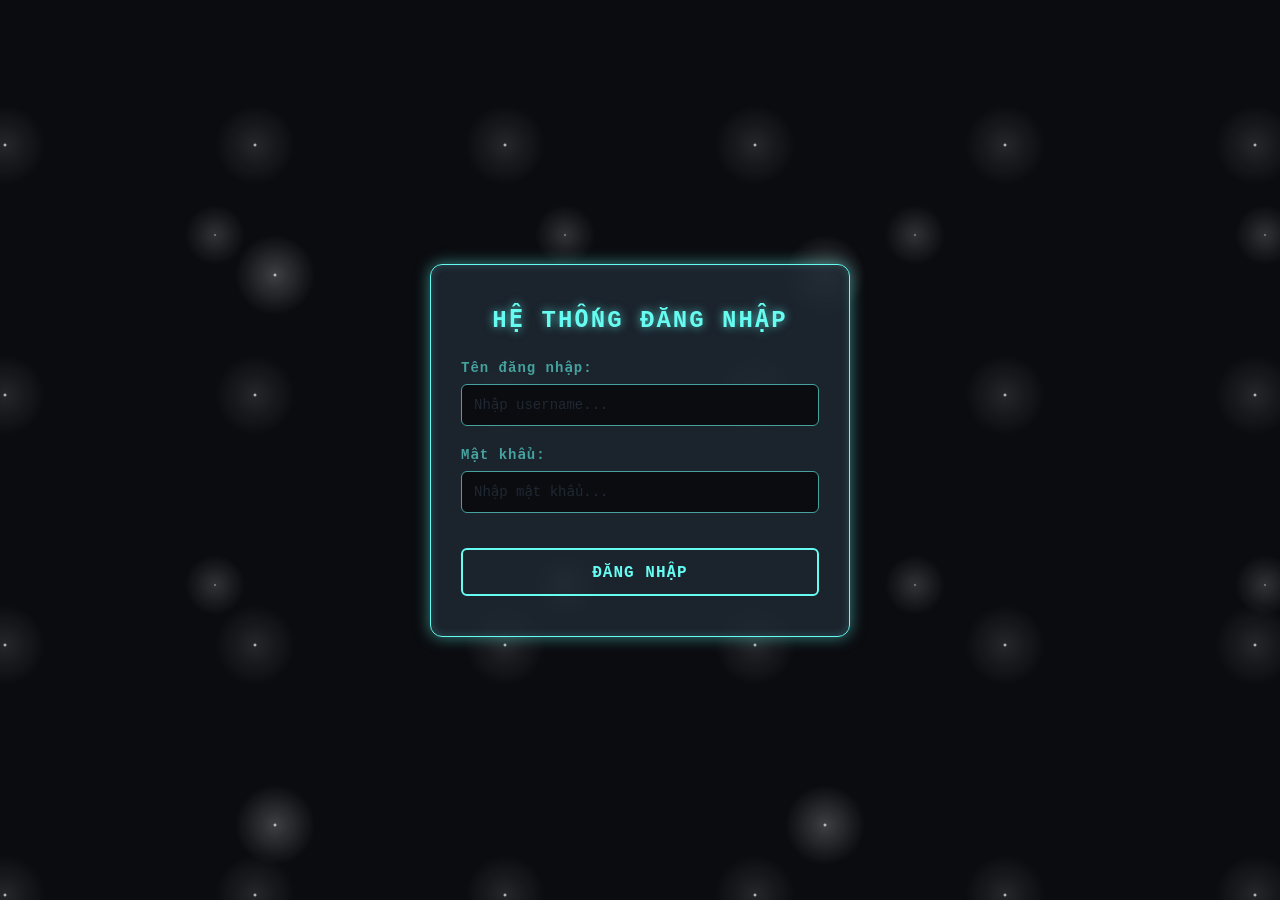
==== frontend/index.html @ 24129273 "logic auth" ====
<!DOCTYPE html>
<html lang="vi">
<head>
    <meta charset="UTF-8">
    <meta name="viewport" content="width=device-width, initial-scale=1.0">
    <title>Đăng nhập - Auth Lab</title>
    <link rel="stylesheet" href="css/style.css">
</head>
<body>
    <div class="login-container">
        <h2>Hệ Thống Đăng Nhập</h2>
        <form id="loginForm">
            <div class="input-group">
                <label for="username">Tên đăng nhập:</label>
                <input type="text" id="username" placeholder="Nhập username..." required minlength="3">
            </div>
            <div class="input-group">
                <label for="password">Mật khẩu:</label>
                <input type="password" id="password" placeholder="Nhập mật khẩu..." required minlength="5">
            </div>
            <button type="submit" id="loginBtn">Đăng nhập</button>
        </form>
        
        <div id="messageBox" class="message hidden"></div>
    </div>

    <script src="js/app.js"></script>
</body>
</html>
---- frontend/css/style.css ----
* {
    box-sizing: border-box;
    margin: 0;
    padding: 0;
    font-family: 'Consolas', 'Courier New', monospace; /* Đổi font chữ dạng code */
}

body {
    display: flex;
    justify-content: center;
    align-items: center;
    height: 100vh;
    background-color: #0b0c10;
    /* Hiệu ứng nền ánh sao đơn giản bằng radial-gradient */
    background-image: 
        radial-gradient(white, rgba(255,255,255,.2) 2px, transparent 40px),
        radial-gradient(white, rgba(255,255,255,.15) 1px, transparent 30px),
        radial-gradient(white, rgba(255,255,255,.1) 2px, transparent 40px);
    background-size: 550px 550px, 350px 350px, 250px 250px;
    background-position: 0 0, 40px 60px, 130px 270px;
    color: #c5c6c7;
}

.login-container {
    background-color: rgba(31, 40, 51, 0.85); /* Nền bán trong suốt */
    padding: 40px 30px;
    border-radius: 12px;
    width: 100%;
    max-width: 420px;
    /* Hiệu ứng viền Neon Xanh - Hồng */
    box-shadow: 0 0 15px rgba(102, 252, 241, 0.5), 
                inset 0 0 10px rgba(102, 252, 241, 0.2);
    border: 1px solid #66fcf1;
    backdrop-filter: blur(5px);
}

h2 {
    text-align: center;
    margin-bottom: 25px;
    color: #66fcf1;
    text-shadow: 0 0 10px rgba(102, 252, 241, 0.7);
    letter-spacing: 2px;
    text-transform: uppercase;
}

.input-group {
    margin-bottom: 20px;
}

label {
    display: block;
    margin-bottom: 8px;
    color: #45a29e;
    font-size: 14px;
    font-weight: bold;
    letter-spacing: 1px;
}

input {
    width: 100%;
    padding: 12px;
    background-color: #0b0c10;
    border: 1px solid #45a29e;
    border-radius: 6px;
    font-size: 14px;
    color: #66fcf1;
    outline: none;
    transition: all 0.3s ease;
}

input::placeholder {
    color: #1f2833;
}

input:focus {
    border-color: #66fcf1;
    box-shadow: 0 0 8px rgba(102, 252, 241, 0.6);
}

button {
    width: 100%;
    padding: 12px;
    background-color: transparent;
    color: #66fcf1;
    border: 2px solid #66fcf1;
    border-radius: 6px;
    font-size: 16px;
    font-weight: bold;
    cursor: pointer;
    margin-top: 15px;
    letter-spacing: 1px;
    transition: all 0.3s ease;
    text-transform: uppercase;
}

button:hover {
    background-color: #66fcf1;
    color: #0b0c10;
    box-shadow: 0 0 15px #66fcf1, 0 0 25px #66fcf1;
}

/* Kiểu dáng cho hộp thông báo */
.message {
    margin-top: 20px;
    padding: 12px;
    border-radius: 6px;
    text-align: center;
    font-size: 14px;
    font-weight: bold;
}

.hidden {
    display: none;
}

/* Lỗi màu đỏ Neon */
.error {
    background-color: rgba(255, 0, 60, 0.1);
    color: #ff003c;
    border: 1px solid #ff003c;
    box-shadow: 0 0 10px rgba(255, 0, 60, 0.5);
    text-shadow: 0 0 5px rgba(255, 0, 60, 0.5);
}

/* Thành công màu xanh Neon */
.success {
    background-color: rgba(0, 255, 136, 0.1);
    color: #00ff88;
    border: 1px solid #00ff88;
    box-shadow: 0 0 10px rgba(0, 255, 136, 0.5);
    text-shadow: 0 0 5px rgba(0, 255, 136, 0.5);
}
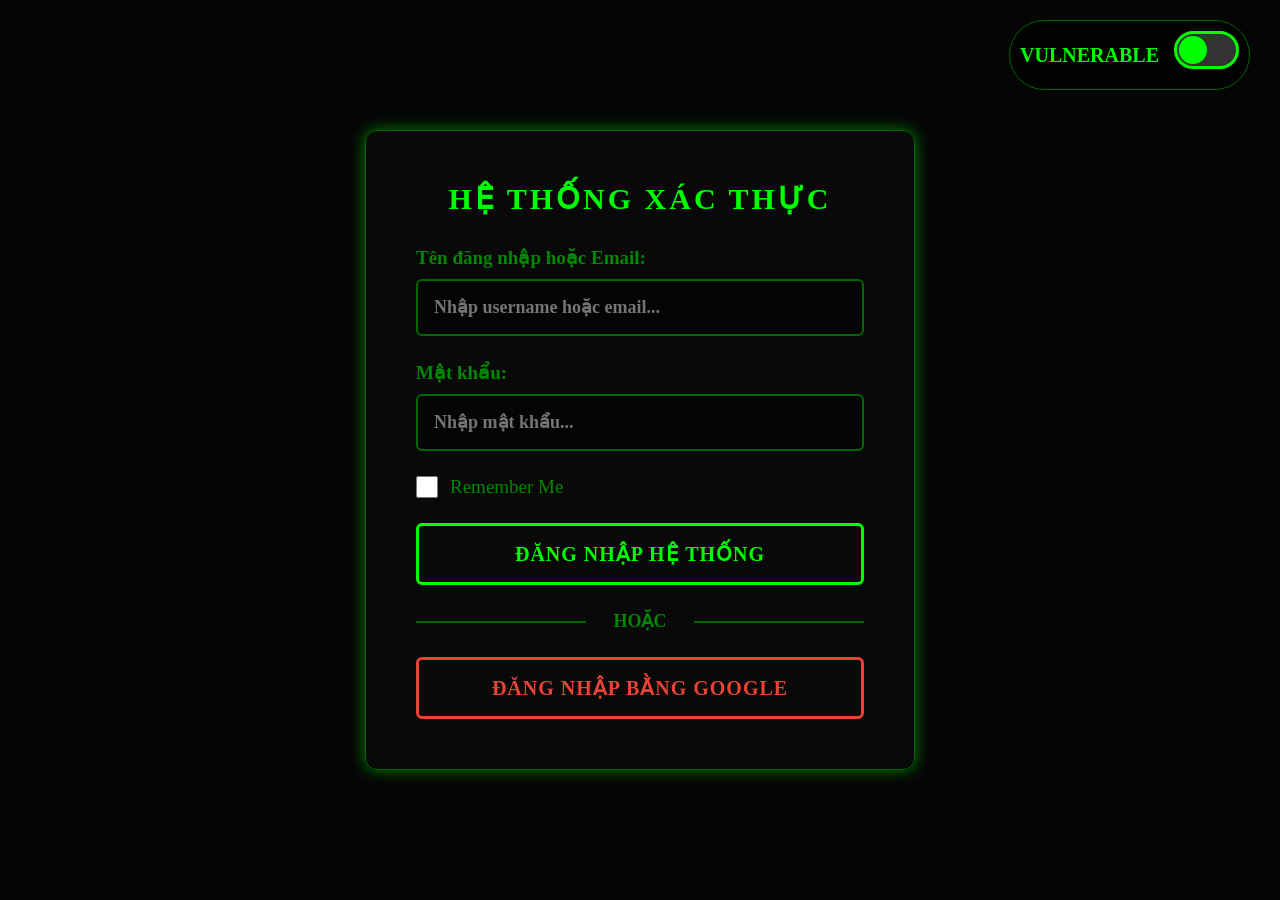
==== commit e7c144ec: "Up 2FA-JWT-SSO" ====
--- a/frontend/index.html
+++ b/frontend/index.html
@@ -3,22 +3,38 @@
 <head>
     <meta charset="UTF-8">
     <meta name="viewport" content="width=device-width, initial-scale=1.0">
-    <title>Đăng nhập - Auth Lab</title>
+    <title>Login - Security Lab</title>
     <link rel="stylesheet" href="css/style.css">
 </head>
-<body>
-    <div class="login-container">
-        <h2>Hệ Thống Đăng Nhập</h2>
+<body class="theme-vulnerable"> <div class="top-bar">
+        <span id="modeLabel">VULNERABLE</span>
+        <label class="switch">
+            <input type="checkbox" id="modeToggle">
+            <span class="slider round"></span>
+        </label>
+    </div>
+
+    <div class="container">
+        <h2>Hệ Thống Xác Thực</h2>
         <form id="loginForm">
             <div class="input-group">
-                <label for="username">Tên đăng nhập:</label>
-                <input type="text" id="username" placeholder="Nhập username..." required minlength="3">
+                <label for="username">Tên đăng nhập hoặc Email:</label>
+                <input type="text" id="username" placeholder="Nhập username hoặc email..." required>
             </div>
             <div class="input-group">
                 <label for="password">Mật khẩu:</label>
-                <input type="password" id="password" placeholder="Nhập mật khẩu..." required minlength="5">
+                <input type="password" id="password" placeholder="Nhập mật khẩu...">
             </div>
-            <button type="submit" id="loginBtn">Đăng nhập</button>
+            <div class="checkbox-group">
+                <input type="checkbox" id="rememberMe">
+                <label for="rememberMe" style="margin:0; font-weight: normal;">Remember Me</label>
+            </div>
+            
+            <button type="submit" id="loginBtn">Đăng nhập hệ thống</button>
+            
+            <div class="divider"><span>HOẶC</span></div>
+            
+            <button type="button" id="ssoBtn" class="sso-btn">Đăng nhập bằng Google</button>
         </form>
         
         <div id="messageBox" class="message hidden"></div>
--- a/frontend/css/style.css
+++ b/frontend/css/style.css
@@ -2,131 +2,273 @@
     box-sizing: border-box;
     margin: 0;
     padding: 0;
-    font-family: 'Consolas', 'Courier New', monospace; /* Đổi font chữ dạng code */
+    font-family: 'Times New Roman', Times, serif;
+}
+
+:root {
+    /* THEME VULNERABLE */
+    --bg-color: #050505;
+    --container-bg: rgba(10, 10, 10, 0.95);
+    --text-main: #00ff00;
+    --text-dim: #008800;
+    --accent: #00ff00;
+    --accent-glow: rgba(0, 255, 0, 0.5);
+    --border: #006600;
+    --btn-bg: transparent;
+    --btn-text: #00ff00;
+    --input-bg: rgba(0, 0, 0, 0.5);
+    --input-text: #00ff00;
+    --error-bg: rgba(255, 0, 0, 0.15);
+    --error-text: #ff3333;
+    
+    /* Animation settings */
+    --transition: all 0.3s ease;
+}
+
+body.theme-secure {
+    /* THEME SECURE Swagger UI Style  */
+    --bg-color: #fafafa;
+    --container-bg: #ffffff;
+    --text-main: #3b4151;
+    --text-dim: #777777;
+    --accent: #49cc90; /* Swagger Green */
+    --accent-glow: rgba(73, 204, 144, 0.4);
+    --border: #e0e0e0;
+    --btn-bg: #49cc90;
+    --btn-text: #ffffff;
+    --input-bg: #ffffff;
+    --input-text: #3b4151;
+    --error-bg: #feeebb;
+    --error-text: #f93e3e;
 }
 
 body {
     display: flex;
     justify-content: center;
     align-items: center;
-    height: 100vh;
-    background-color: #0b0c10;
-    /* Hiệu ứng nền ánh sao đơn giản bằng radial-gradient */
-    background-image: 
-        radial-gradient(white, rgba(255,255,255,.2) 2px, transparent 40px),
-        radial-gradient(white, rgba(255,255,255,.15) 1px, transparent 30px),
-        radial-gradient(white, rgba(255,255,255,.1) 2px, transparent 40px);
-    background-size: 550px 550px, 350px 350px, 250px 250px;
-    background-position: 0 0, 40px 60px, 130px 270px;
-    color: #c5c6c7;
-}
-
-.login-container {
-    background-color: rgba(31, 40, 51, 0.85); /* Nền bán trong suốt */
-    padding: 40px 30px;
+    min-height: 100vh;
+    background-color: var(--bg-color);
+    color: var(--text-main);
+    font-size: 18px; 
+    transition: var(--transition);
+    flex-direction: column;
+    overflow-x: hidden;
+}
+
+@keyframes fadeInSlideUp {
+    0% { opacity: 0; transform: translateY(30px); }
+    100% { opacity: 1; transform: translateY(0); }
+}
+
+@keyframes neonGlow {
+    0% { box-shadow: 0 0 10px var(--accent-glow); }
+    50% { box-shadow: 0 0 25px var(--accent-glow); }
+    100% { box-shadow: 0 0 10px var(--accent-glow); }
+}
+
+/* --- NÚT GẠT  --- */
+.top-bar {
+    position: fixed; 
+    top: 20px;
+    right: 30px;
+    display: flex;
+    align-items: center;
+    gap: 15px;
+    font-weight: bold;
+    font-size: 20px;
+    z-index: 1000;
+    padding: 10px;
+    background: rgba(0,0,0,0.5); 
+    border-radius: 50px;
+    border: 1px solid var(--border);
+}
+body.theme-secure .top-bar { background: rgba(255,255,255,0.7); }
+
+.switch {
+    position: relative;
+    display: inline-block;
+    width: 65px;
+    height: 38px;
+}
+.switch input { opacity: 0; width: 0; height: 0; }
+.slider {
+    position: absolute;
+    cursor: pointer;
+    top: 0; left: 0; right: 0; bottom: 0;
+    background-color: #333;
+    transition: .4s;
+    border-radius: 38px;
+    border: 3px solid var(--accent);
+}
+.slider:before {
+    position: absolute;
+    content: "";
+    height: 28px; width: 28px;
+    left: 2px; bottom: 2px;
+    background-color: var(--accent);
+    transition: .4s;
+    border-radius: 50%;
+}
+input:checked + .slider { background-color: #e0e0e0; }
+input:checked + .slider:before { transform: translateX(28px); }
+
+/* --- CONTAINER  --- */
+.container {
+    background-color: var(--container-bg);
+    padding: 50px;
     border-radius: 12px;
     width: 100%;
-    max-width: 420px;
-    /* Hiệu ứng viền Neon Xanh - Hồng */
-    box-shadow: 0 0 15px rgba(102, 252, 241, 0.5), 
-                inset 0 0 10px rgba(102, 252, 241, 0.2);
-    border: 1px solid #66fcf1;
-    backdrop-filter: blur(5px);
+    max-width: 550px;
+    border: 1px solid var(--border);
+    transition: var(--transition);
+    animation: fadeInSlideUp 0.6s ease-out; 
+    box-shadow: 0 0 15px var(--accent-glow);
+}
+body:not(.theme-secure) .container {
+    animation: fadeInSlideUp 0.6s ease-out, neonGlow 3s infinite ease-in-out;
 }
 
 h2 {
     text-align: center;
-    margin-bottom: 25px;
-    color: #66fcf1;
-    text-shadow: 0 0 10px rgba(102, 252, 241, 0.7);
-    letter-spacing: 2px;
+    margin-bottom: 30px;
+    color: var(--accent);
     text-transform: uppercase;
-}
-
-.input-group {
-    margin-bottom: 20px;
-}
-
+    letter-spacing: 3px;
+    font-size: 30px; 
+    font-weight: 700;
+}
+
+.input-group { margin-bottom: 25px; }
 label {
     display: block;
-    margin-bottom: 8px;
-    color: #45a29e;
-    font-size: 14px;
-    font-weight: bold;
-    letter-spacing: 1px;
-}
-
-input {
+    margin-bottom: 10px;
+    color: var(--text-dim);
+    font-weight: 700; 
+    font-size: 19px;
+}
+
+/* --- LÀM TO VÀ ĐẬM CHỮ TRONG Ô NHẬP --- */
+input[type="text"], input[type="password"] {
     width: 100%;
-    padding: 12px;
-    background-color: #0b0c10;
-    border: 1px solid #45a29e;
+    padding: 16px; 
+    background-color: var(--input-bg);
+    border: 2px solid var(--border);
     border-radius: 6px;
-    font-size: 14px;
-    color: #66fcf1;
+    font-size: 18px; 
+    color: var(--input-text);
+    font-weight: 600; 
     outline: none;
-    transition: all 0.3s ease;
-}
-
-input::placeholder {
-    color: #1f2833;
-}
-
+    transition: var(--transition);
+}
 input:focus {
-    border-color: #66fcf1;
-    box-shadow: 0 0 8px rgba(102, 252, 241, 0.6);
+    border-color: var(--accent);
+    box-shadow: 0 0 12px var(--accent-glow);
+    background-color: var(--container-bg);
+}
+
+.checkbox-group {
+    display: flex;
+    align-items: center;
+    gap: 12px;
+    margin-bottom: 25px;
+}
+input[type="checkbox"] {
+    width: 22px; height: 22px; cursor: pointer;
 }
 
 button {
     width: 100%;
-    padding: 12px;
-    background-color: transparent;
-    color: #66fcf1;
-    border: 2px solid #66fcf1;
+    padding: 16px;
+    background-color: var(--btn-bg);
+    color: var(--btn-text);
+    border: 3px solid var(--accent);
     border-radius: 6px;
-    font-size: 16px;
+    font-size: 20px;
+    font-weight: 800; 
+    cursor: pointer;
+    text-transform: uppercase;
+    letter-spacing: 1px;
+    transition: var(--transition);
+}
+button:hover {
+    box-shadow: 0 0 20px var(--accent-glow);
+    transform: scale(1.02); 
+}
+button:active { transform: scale(0.98); }
+
+.divider {
+    text-align: center;
+    margin: 25px 0;
+    color: var(--text-dim);
+    position: relative;
     font-weight: bold;
-    cursor: pointer;
-    margin-top: 15px;
-    letter-spacing: 1px;
-    transition: all 0.3s ease;
-    text-transform: uppercase;
-}
-
-button:hover {
-    background-color: #66fcf1;
-    color: #0b0c10;
-    box-shadow: 0 0 15px #66fcf1, 0 0 25px #66fcf1;
-}
-
-/* Kiểu dáng cho hộp thông báo */
+}
+.divider::before, .divider::after {
+    content: "";
+    position: absolute;
+    top: 50%;
+    width: 38%;
+    height: 2px;
+    background-color: var(--border);
+}
+.divider::before { left: 0; }
+.divider::after { right: 0; }
+
+.sso-btn {
+    border-color: #ea4335;
+    color: #ea4335;
+    background: transparent;
+}
+body.theme-secure .sso-btn {
+    color: white;
+    background: #ea4335;
+}
+
+/* THÔNG BÁO */
 .message {
-    margin-top: 20px;
-    padding: 12px;
+    margin-top: 25px;
+    padding: 18px;
     border-radius: 6px;
     text-align: center;
-    font-size: 14px;
+    font-weight: 800;
+    font-size: 19px;
+    animation: fadeInSlideUp 0.3s ease;
+}
+.hidden { display: none !important; }
+.error { background-color: var(--error-bg); color: var(--error-text); border: 2px solid var(--error-text); }
+.success { background-color: rgba(0,255,0,0.1); color: var(--accent); border: 2px solid var(--accent); }
+
+/* --- DASHBOARD PANELS --- */
+.data-panel {
+    background-color: rgba(0,0,0,0.3);
+    border: 2px solid var(--border);
+    padding: 20px;
+    margin-top: 20px;
+    border-radius: 8px;
+    transition: var(--transition);
+}
+body.theme-secure .data-panel { background-color: #f4f4f4; }
+
+.data-panel h3 {
+    font-size: 16px;
+    color: var(--accent);
+    margin-bottom: 15px;
+    border-bottom: 1px solid var(--border);
+    padding-bottom: 8px;
     font-weight: bold;
-}
-
-.hidden {
-    display: none;
-}
-
-/* Lỗi màu đỏ Neon */
-.error {
-    background-color: rgba(255, 0, 60, 0.1);
-    color: #ff003c;
-    border: 1px solid #ff003c;
-    box-shadow: 0 0 10px rgba(255, 0, 60, 0.5);
-    text-shadow: 0 0 5px rgba(255, 0, 60, 0.5);
-}
-
-/* Thành công màu xanh Neon */
-.success {
-    background-color: rgba(0, 255, 136, 0.1);
-    color: #00ff88;
-    border: 1px solid #00ff88;
-    box-shadow: 0 0 10px rgba(0, 255, 136, 0.5);
-    text-shadow: 0 0 5px rgba(0, 255, 136, 0.5);
-}+    text-transform: uppercase;
+}
+code, pre {
+    font-family: 'Consolas', 'Courier New', monospace !important; 
+    font-size: 15px;
+    color: var(--accent);
+    word-wrap: break-word;
+    white-space: pre-wrap;
+}
+body.theme-secure code, body.theme-secure pre { color: #3b4151; }
+
+.panel-vuln { border-color: #ffaa00; } /* Màu vàng cảnh báo cho Vuln info */
+.panel-secure { border-color: var(--accent); } /* Màu xanh an toàn cho JWT */
+
+#testAdminBtn { background: transparent; border-color: #fbbc05; color: #fbbc05; margin-top: 25px;}
+body.theme-secure #testAdminBtn { background-color: #fbbc05; color: white;}
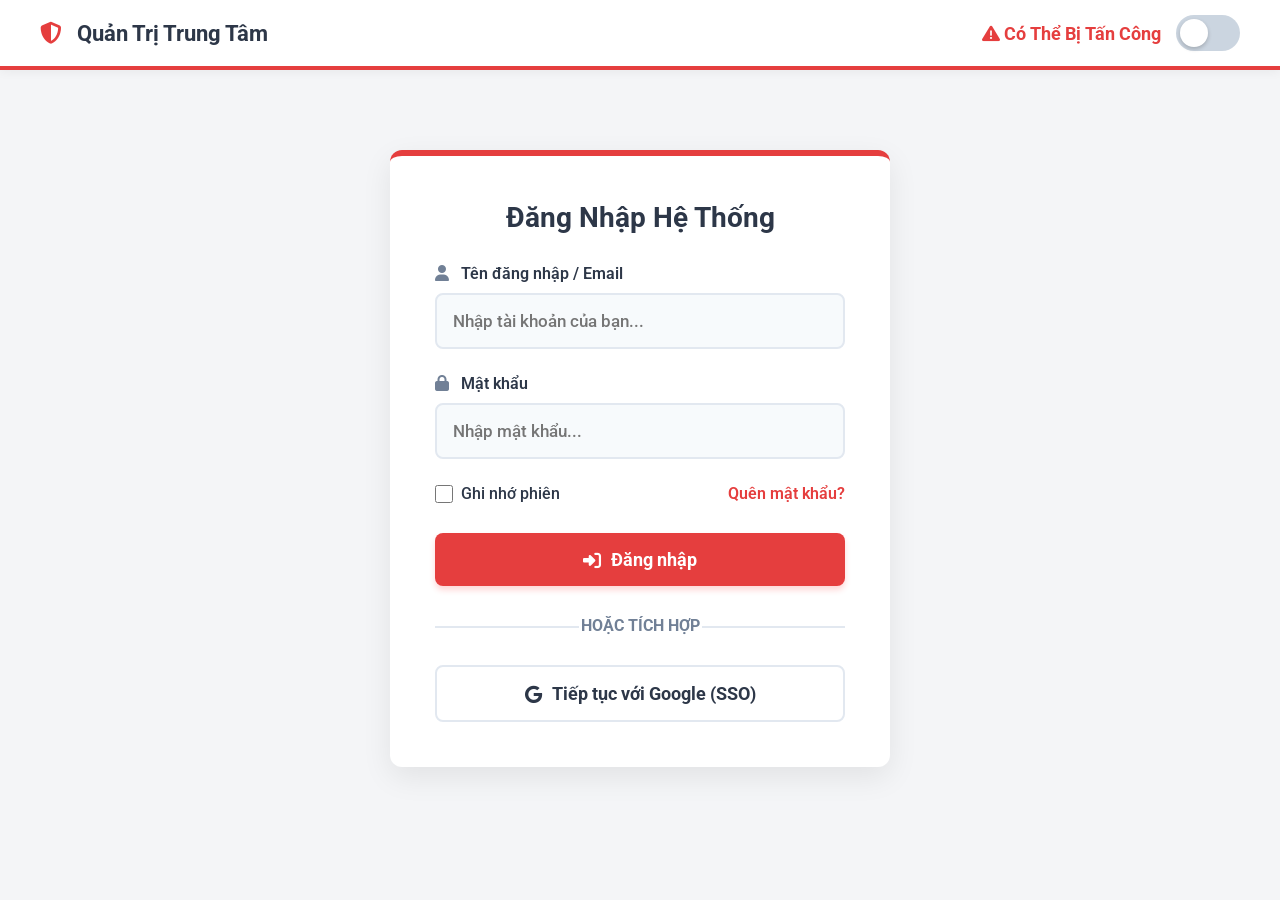
==== commit dd9c1d68: "Swagger UI" ====
--- a/frontend/index.html
+++ b/frontend/index.html
@@ -1,45 +1,131 @@
-<!DOCTYPE html>
+<!doctype html>
 <html lang="vi">
-<head>
-    <meta charset="UTF-8">
-    <meta name="viewport" content="width=device-width, initial-scale=1.0">
-    <title>Login - Security Lab</title>
-    <link rel="stylesheet" href="css/style.css">
-</head>
-<body class="theme-vulnerable"> <div class="top-bar">
-        <span id="modeLabel">VULNERABLE</span>
+  <head>
+    <meta charset="UTF-8" />
+    <meta name="viewport" content="width=device-width, initial-scale=1.0" />
+    <title>Hệ Thống Xác Thực Đa Lớp</title>
+    <link rel="stylesheet" href="vendor/fontawesome/css/all.min.css" />
+    <link
+      href="https://fonts.googleapis.com/css2?family=Roboto:wght@400;500;700&display=swap"
+      rel="stylesheet"
+    />
+    <link rel="stylesheet" href="css/style.css" />
+  </head>
+  <body class="theme-vulnerable">
+    <div class="top-bar">
+      <div class="brand">
+        <i class="fas fa-shield-alt"></i> Quản Trị Trung Tâm
+      </div>
+      <div class="switch-container">
+        <span id="modeLabel"
+          ><i class="fas fa-exclamation-triangle"></i> Cảnh Báo</span
+        >
         <label class="switch">
-            <input type="checkbox" id="modeToggle">
-            <span class="slider round"></span>
+          <input type="checkbox" id="modeToggle" />
+          <span class="slider round"></span>
         </label>
+      </div>
     </div>
 
-    <div class="container">
-        <h2>Hệ Thống Xác Thực</h2>
+    <div class="container fade-in">
+      <div id="loginSection">
+        <h2>Đăng Nhập Hệ Thống</h2>
         <form id="loginForm">
-            <div class="input-group">
-                <label for="username">Tên đăng nhập hoặc Email:</label>
-                <input type="text" id="username" placeholder="Nhập username hoặc email..." required>
-            </div>
-            <div class="input-group">
-                <label for="password">Mật khẩu:</label>
-                <input type="password" id="password" placeholder="Nhập mật khẩu...">
-            </div>
-            <div class="checkbox-group">
-                <input type="checkbox" id="rememberMe">
-                <label for="rememberMe" style="margin:0; font-weight: normal;">Remember Me</label>
-            </div>
-            
-            <button type="submit" id="loginBtn">Đăng nhập hệ thống</button>
-            
-            <div class="divider"><span>HOẶC</span></div>
-            
-            <button type="button" id="ssoBtn" class="sso-btn">Đăng nhập bằng Google</button>
+          <div class="input-group">
+            <label><i class="fas fa-user"></i> Tên đăng nhập / Email</label>
+            <input
+              type="text"
+              id="username"
+              placeholder="Nhập tài khoản của bạn..."
+              required
+            />
+          </div>
+          <div class="input-group">
+            <label><i class="fas fa-lock"></i> Mật khẩu</label>
+            <input
+              type="password"
+              id="password"
+              placeholder="Nhập mật khẩu..."
+              required
+            />
+          </div>
+          <div class="options-group">
+            <label class="checkbox-label">
+              <input type="checkbox" id="rememberMe" /> Ghi nhớ phiên
+            </label>
+            <a href="#" id="showForgotBtn" class="link-btn">Quên mật khẩu?</a>
+          </div>
+          <button type="submit" class="btn-primary" id="loginBtn">
+            <i class="fas fa-sign-in-alt"></i> Đăng nhập
+          </button>
+
+          <div class="divider"><span>HOẶC TÍCH HỢP</span></div>
+          <button type="button" class="btn-outline" id="ssoBtn">
+            <i class="fab fa-google"></i> Tiếp tục với Google (SSO)
+          </button>
         </form>
-        
-        <div id="messageBox" class="message hidden"></div>
+      </div>
+
+      <div id="mfaSection" class="hidden">
+        <h2>Xác Minh Bảo Mật (MFA)</h2>
+        <p class="subtitle">
+          Tài khoản của bạn được bảo vệ 2 lớp.<br />Vui lòng nhập mã từ ứng dụng
+          Authenticator.
+        </p>
+        <form id="mfaForm">
+          <div class="input-group">
+            <input
+              type="text"
+              id="otpCode"
+              placeholder="000 000"
+              maxlength="6"
+              style="
+                text-align: center;
+                font-size: 32px;
+                letter-spacing: 8px;
+                font-weight: bold;
+              "
+              required
+              autocomplete="off"
+            />
+          </div>
+          <button type="submit" class="btn-primary" id="mfaBtn">
+            <i class="fas fa-check-circle"></i> Xác nhận mã OTP
+          </button>
+          <button type="button" class="btn-text mt-20" id="backToLoginFromMfa">
+            <i class="fas fa-arrow-left"></i> Quay lại đăng nhập
+          </button>
+        </form>
+      </div>
+
+      <div id="forgotSection" class="hidden">
+        <h2>Khôi Phục Mật Khẩu</h2>
+        <p class="subtitle">
+          Nhập Tên đăng nhập hoặc Email để nhận liên kết đặt lại mật khẩu an
+          toàn.
+        </p>
+        <form id="forgotForm">
+          <div class="input-group">
+            <label><i class="fas fa-envelope"></i> Định danh tài khoản</label>
+            <input
+              type="text"
+              id="forgotUsername"
+              placeholder="Nhập định danh..."
+              required
+            />
+          </div>
+          <button type="submit" class="btn-primary" id="sendResetBtn">
+            <i class="fas fa-paper-plane"></i> Gửi liên kết
+          </button>
+          <button type="button" class="btn-text mt-20" id="backToLoginBtn">
+            <i class="fas fa-arrow-left"></i> Trở về
+          </button>
+        </form>
+      </div>
+
+      <div id="messageBox" class="message hidden"></div>
     </div>
 
     <script src="js/app.js"></script>
-</body>
-</html>+  </body>
+</html>
--- a/frontend/css/style.css
+++ b/frontend/css/style.css
@@ -1,274 +1,448 @@
+:root {
+  --bg-main: #f4f5f7;
+  --bg-card: #ffffff;
+  --text-dark: #2d3748;
+  --text-muted: #718096;
+  --border-color: #e2e8f0;
+
+  /* Biến Động (Đỏ cho Lỗi - Xanh cho An Toàn) */
+  --accent-color: #e53e3e;
+  --accent-hover: #c53030;
+  --accent-light: #fed7d7;
+}
+
+body.theme-secure {
+  --accent-color: #059669; /* Xanh Swagger UI */
+  --accent-hover: #047857;
+  --accent-light: #d1fae5;
+}
+
 * {
-    box-sizing: border-box;
-    margin: 0;
-    padding: 0;
-    font-family: 'Times New Roman', Times, serif;
-}
-
-:root {
-    /* THEME VULNERABLE */
-    --bg-color: #050505;
-    --container-bg: rgba(10, 10, 10, 0.95);
-    --text-main: #00ff00;
-    --text-dim: #008800;
-    --accent: #00ff00;
-    --accent-glow: rgba(0, 255, 0, 0.5);
-    --border: #006600;
-    --btn-bg: transparent;
-    --btn-text: #00ff00;
-    --input-bg: rgba(0, 0, 0, 0.5);
-    --input-text: #00ff00;
-    --error-bg: rgba(255, 0, 0, 0.15);
-    --error-text: #ff3333;
-    
-    /* Animation settings */
-    --transition: all 0.3s ease;
-}
-
-body.theme-secure {
-    /* THEME SECURE Swagger UI Style  */
-    --bg-color: #fafafa;
-    --container-bg: #ffffff;
-    --text-main: #3b4151;
-    --text-dim: #777777;
-    --accent: #49cc90; /* Swagger Green */
-    --accent-glow: rgba(73, 204, 144, 0.4);
-    --border: #e0e0e0;
-    --btn-bg: #49cc90;
-    --btn-text: #ffffff;
-    --input-bg: #ffffff;
-    --input-text: #3b4151;
-    --error-bg: #feeebb;
-    --error-text: #f93e3e;
+  box-sizing: border-box;
+  margin: 0;
+  padding: 0;
+  font-family: "Roboto", "Segoe UI", sans-serif;
 }
 
 body {
-    display: flex;
-    justify-content: center;
-    align-items: center;
-    min-height: 100vh;
-    background-color: var(--bg-color);
-    color: var(--text-main);
-    font-size: 18px; 
-    transition: var(--transition);
-    flex-direction: column;
-    overflow-x: hidden;
-}
-
-@keyframes fadeInSlideUp {
-    0% { opacity: 0; transform: translateY(30px); }
-    100% { opacity: 1; transform: translateY(0); }
-}
-
-@keyframes neonGlow {
-    0% { box-shadow: 0 0 10px var(--accent-glow); }
-    50% { box-shadow: 0 0 25px var(--accent-glow); }
-    100% { box-shadow: 0 0 10px var(--accent-glow); }
-}
-
-/* --- NÚT GẠT  --- */
+  background-color: var(--bg-main);
+  color: var(--text-dark);
+  font-size: 16px;
+  display: flex;
+  flex-direction: column;
+  min-height: 100vh;
+  transition: background-color 0.3s;
+}
+
+/* --- ANIMATIONS --- */
+.fade-in {
+  animation: fadeIn 0.4s ease-out forwards;
+}
+.slide-in-right {
+  animation: slideInRight 0.5s ease-out forwards;
+}
+@keyframes fadeIn {
+  from {
+    opacity: 0;
+    transform: translateY(15px);
+  }
+  to {
+    opacity: 1;
+    transform: translateY(0);
+  }
+}
+@keyframes slideInRight {
+  from {
+    opacity: 0;
+    transform: translateX(30px);
+  }
+  to {
+    opacity: 1;
+    transform: translateX(0);
+  }
+}
+
+/* --- TOP BAR --- */
 .top-bar {
-    position: fixed; 
-    top: 20px;
-    right: 30px;
-    display: flex;
-    align-items: center;
-    gap: 15px;
-    font-weight: bold;
-    font-size: 20px;
-    z-index: 1000;
-    padding: 10px;
-    background: rgba(0,0,0,0.5); 
-    border-radius: 50px;
-    border: 1px solid var(--border);
-}
-body.theme-secure .top-bar { background: rgba(255,255,255,0.7); }
-
+  background: var(--bg-card);
+  padding: 15px 40px;
+  display: flex;
+  justify-content: space-between;
+  align-items: center;
+  box-shadow: 0 2px 10px rgba(0, 0, 0, 0.05);
+  border-bottom: 4px solid var(--accent-color);
+  transition: border-color 0.3s;
+}
+.brand {
+  font-size: 22px;
+  font-weight: 700;
+  color: var(--text-dark);
+}
+.brand i {
+  color: var(--accent-color);
+  margin-right: 10px;
+  transition: color 0.3s;
+}
+.switch-container {
+  display: flex;
+  align-items: center;
+  gap: 15px;
+  font-weight: bold;
+  color: var(--accent-color);
+  font-size: 18px;
+}
+
+/* --- NÚT GẠT --- */
 .switch {
-    position: relative;
-    display: inline-block;
-    width: 65px;
-    height: 38px;
-}
-.switch input { opacity: 0; width: 0; height: 0; }
+  position: relative;
+  display: inline-block;
+  width: 64px;
+  height: 36px;
+}
+.switch input {
+  opacity: 0;
+  width: 0;
+  height: 0;
+}
 .slider {
-    position: absolute;
-    cursor: pointer;
-    top: 0; left: 0; right: 0; bottom: 0;
-    background-color: #333;
-    transition: .4s;
-    border-radius: 38px;
-    border: 3px solid var(--accent);
+  position: absolute;
+  cursor: pointer;
+  top: 0;
+  left: 0;
+  right: 0;
+  bottom: 0;
+  background-color: #cbd5e0;
+  transition: 0.4s;
+  border-radius: 36px;
 }
 .slider:before {
-    position: absolute;
-    content: "";
-    height: 28px; width: 28px;
-    left: 2px; bottom: 2px;
-    background-color: var(--accent);
-    transition: .4s;
-    border-radius: 50%;
-}
-input:checked + .slider { background-color: #e0e0e0; }
-input:checked + .slider:before { transform: translateX(28px); }
-
-/* --- CONTAINER  --- */
+  position: absolute;
+  content: "";
+  height: 28px;
+  width: 28px;
+  left: 4px;
+  bottom: 4px;
+  background-color: white;
+  transition: 0.4s;
+  border-radius: 50%;
+  box-shadow: 0 2px 4px rgba(0, 0, 0, 0.2);
+}
+input:checked + .slider {
+  background-color: var(--accent-color);
+}
+input:checked + .slider:before {
+  transform: translateX(28px);
+}
+
+/* --- CONTAINER (FORM ĐĂNG NHẬP) --- */
 .container {
-    background-color: var(--container-bg);
-    padding: 50px;
-    border-radius: 12px;
-    width: 100%;
-    max-width: 550px;
-    border: 1px solid var(--border);
-    transition: var(--transition);
-    animation: fadeInSlideUp 0.6s ease-out; 
-    box-shadow: 0 0 15px var(--accent-glow);
-}
-body:not(.theme-secure) .container {
-    animation: fadeInSlideUp 0.6s ease-out, neonGlow 3s infinite ease-in-out;
-}
-
+  background: var(--bg-card);
+  width: 100%;
+  max-width: 500px;
+  margin: 80px auto;
+  padding: 45px;
+  border-radius: 12px;
+  box-shadow: 0 10px 30px rgba(0, 0, 0, 0.08);
+  border-top: 6px solid var(--accent-color);
+  transition: border-color 0.3s;
+}
 h2 {
-    text-align: center;
-    margin-bottom: 30px;
-    color: var(--accent);
-    text-transform: uppercase;
-    letter-spacing: 3px;
-    font-size: 30px; 
-    font-weight: 700;
-}
-
-.input-group { margin-bottom: 25px; }
-label {
-    display: block;
-    margin-bottom: 10px;
-    color: var(--text-dim);
-    font-weight: 700; 
-    font-size: 19px;
-}
-
-/* --- LÀM TO VÀ ĐẬM CHỮ TRONG Ô NHẬP --- */
-input[type="text"], input[type="password"] {
-    width: 100%;
-    padding: 16px; 
-    background-color: var(--input-bg);
-    border: 2px solid var(--border);
-    border-radius: 6px;
-    font-size: 18px; 
-    color: var(--input-text);
-    font-weight: 600; 
-    outline: none;
-    transition: var(--transition);
+  text-align: center;
+  margin-bottom: 30px;
+  color: var(--text-dark);
+  font-size: 28px;
+  font-weight: 700;
+}
+.subtitle {
+  text-align: center;
+  color: var(--text-muted);
+  margin-bottom: 25px;
+  font-size: 16px;
+}
+
+.input-group {
+  margin-bottom: 25px;
+}
+.input-group label {
+  display: block;
+  margin-bottom: 10px;
+  font-weight: 600;
+  color: var(--text-dark);
+  font-size: 16px;
+}
+.input-group label i {
+  margin-right: 8px;
+  color: var(--text-muted);
+}
+input[type="text"],
+input[type="password"] {
+  width: 100%;
+  padding: 16px;
+  border: 2px solid var(--border-color);
+  border-radius: 8px;
+  font-size: 17px;
+  font-weight: 500;
+  transition: all 0.2s;
+  background-color: #f7fafc;
+  color: var(--text-dark);
 }
 input:focus {
-    border-color: var(--accent);
-    box-shadow: 0 0 12px var(--accent-glow);
-    background-color: var(--container-bg);
-}
-
-.checkbox-group {
-    display: flex;
-    align-items: center;
-    gap: 12px;
-    margin-bottom: 25px;
+  outline: none;
+  border-color: var(--accent-color);
+  box-shadow: 0 0 0 4px var(--accent-light);
+  background-color: #fff;
+}
+
+.options-group {
+  display: flex;
+  justify-content: space-between;
+  align-items: center;
+  margin-bottom: 30px;
+  font-size: 16px;
+  font-weight: 500;
+}
+.checkbox-label {
+  display: flex;
+  align-items: center;
+  gap: 8px;
+  cursor: pointer;
 }
 input[type="checkbox"] {
-    width: 22px; height: 22px; cursor: pointer;
-}
-
+  width: 18px;
+  height: 18px;
+  cursor: pointer;
+  accent-color: var(--accent-color);
+}
+.link-btn {
+  color: var(--accent-color);
+  text-decoration: none;
+  font-weight: 600;
+  cursor: pointer;
+  transition: 0.2s;
+}
+.link-btn:hover {
+  text-decoration: underline;
+}
+
+/* --- BUTTONS --- */
 button {
-    width: 100%;
-    padding: 16px;
-    background-color: var(--btn-bg);
-    color: var(--btn-text);
-    border: 3px solid var(--accent);
-    border-radius: 6px;
-    font-size: 20px;
-    font-weight: 800; 
-    cursor: pointer;
-    text-transform: uppercase;
-    letter-spacing: 1px;
-    transition: var(--transition);
-}
-button:hover {
-    box-shadow: 0 0 20px var(--accent-glow);
-    transform: scale(1.02); 
-}
-button:active { transform: scale(0.98); }
+  width: 100%;
+  padding: 16px;
+  border-radius: 8px;
+  font-size: 18px;
+  font-weight: 700;
+  cursor: pointer;
+  transition: all 0.2s;
+  border: none;
+  display: flex;
+  justify-content: center;
+  align-items: center;
+  gap: 10px;
+}
+.btn-primary {
+  background-color: var(--accent-color);
+  color: white;
+  box-shadow: 0 4px 6px var(--accent-light);
+}
+.btn-primary:hover {
+  background-color: var(--accent-hover);
+  transform: translateY(-2px);
+}
+.btn-outline {
+  background-color: transparent;
+  border: 2px solid var(--border-color);
+  color: var(--text-dark);
+}
+.btn-outline:hover {
+  background-color: #edf2f7;
+}
+.btn-text {
+  background: none;
+  color: var(--text-muted);
+  font-weight: 600;
+  font-size: 16px;
+}
+.btn-text:hover {
+  color: var(--text-dark);
+}
+.btn-danger-small {
+  width: auto;
+  padding: 10px 20px;
+  font-size: 15px;
+  background-color: #e53e3e;
+  color: white;
+  border-radius: 6px;
+  font-weight: bold;
+}
+.btn-danger-small:hover {
+  background-color: #c53030;
+}
 
 .divider {
-    text-align: center;
-    margin: 25px 0;
-    color: var(--text-dim);
-    position: relative;
-    font-weight: bold;
-}
-.divider::before, .divider::after {
-    content: "";
-    position: absolute;
-    top: 50%;
-    width: 38%;
-    height: 2px;
-    background-color: var(--border);
-}
-.divider::before { left: 0; }
-.divider::after { right: 0; }
-
-.sso-btn {
-    border-color: #ea4335;
-    color: #ea4335;
-    background: transparent;
-}
-body.theme-secure .sso-btn {
-    color: white;
-    background: #ea4335;
+  text-align: center;
+  margin: 30px 0;
+  color: var(--text-muted);
+  position: relative;
+  font-weight: bold;
+}
+.divider::before,
+.divider::after {
+  content: "";
+  position: absolute;
+  top: 50%;
+  width: 35%;
+  height: 2px;
+  background-color: var(--border-color);
+}
+.divider::before {
+  left: 0;
+}
+.divider::after {
+  right: 0;
+}
+.mt-10 {
+  margin-top: 15px;
+}
+.mt-20 {
+  margin-top: 25px;
 }
 
 /* THÔNG BÁO */
 .message {
-    margin-top: 25px;
-    padding: 18px;
-    border-radius: 6px;
-    text-align: center;
-    font-weight: 800;
-    font-size: 19px;
-    animation: fadeInSlideUp 0.3s ease;
-}
-.hidden { display: none !important; }
-.error { background-color: var(--error-bg); color: var(--error-text); border: 2px solid var(--error-text); }
-.success { background-color: rgba(0,255,0,0.1); color: var(--accent); border: 2px solid var(--accent); }
-
-/* --- DASHBOARD PANELS --- */
-.data-panel {
-    background-color: rgba(0,0,0,0.3);
-    border: 2px solid var(--border);
-    padding: 20px;
-    margin-top: 20px;
-    border-radius: 8px;
-    transition: var(--transition);
-}
-body.theme-secure .data-panel { background-color: #f4f4f4; }
-
-.data-panel h3 {
-    font-size: 16px;
-    color: var(--accent);
-    margin-bottom: 15px;
-    border-bottom: 1px solid var(--border);
-    padding-bottom: 8px;
-    font-weight: bold;
-    text-transform: uppercase;
-}
-code, pre {
-    font-family: 'Consolas', 'Courier New', monospace !important; 
-    font-size: 15px;
-    color: var(--accent);
-    word-wrap: break-word;
-    white-space: pre-wrap;
-}
-body.theme-secure code, body.theme-secure pre { color: #3b4151; }
-
-.panel-vuln { border-color: #ffaa00; } /* Màu vàng cảnh báo cho Vuln info */
-.panel-secure { border-color: var(--accent); } /* Màu xanh an toàn cho JWT */
-
-#testAdminBtn { background: transparent; border-color: #fbbc05; color: #fbbc05; margin-top: 25px;}
-body.theme-secure #testAdminBtn { background-color: #fbbc05; color: white;}+  margin-top: 25px;
+  padding: 18px;
+  border-radius: 8px;
+  font-weight: bold;
+  text-align: center;
+  font-size: 16px;
+}
+.message.success {
+  background-color: #d1fae5;
+  color: #065f46;
+  border: 1px solid #34d399;
+}
+.message.error {
+  background-color: #fee2e2;
+  color: #991b1b;
+  border: 1px solid #f87171;
+}
+.hidden {
+  display: none !important;
+}
+.badge {
+  padding: 6px 12px;
+  border-radius: 20px;
+  background: #e2e8f0;
+  font-size: 15px;
+}
+.badge.success {
+  background: #d1fae5;
+  color: #065f46;
+}
+
+/* --- DASHBOARD LAYOUT --- */
+.dashboard-layout {
+  display: block;
+}
+.dashboard-container {
+  display: flex;
+  gap: 40px;
+  padding: 40px;
+  max-width: 1500px;
+  margin: 0 auto;
+  align-items: flex-start;
+}
+.main-content {
+  flex: 1;
+  display: flex;
+  flex-direction: column;
+  gap: 35px;
+}
+.info-card,
+.action-card {
+  background: var(--bg-card);
+  padding: 30px;
+  border-radius: 12px;
+  box-shadow: 0 4px 15px rgba(0, 0, 0, 0.05);
+  border: 1px solid var(--border-color);
+}
+.info-card h3,
+.action-card h3 {
+  font-size: 22px;
+  margin-bottom: 20px;
+  color: var(--text-dark);
+  border-bottom: 2px solid var(--accent-light);
+  padding-bottom: 10px;
+}
+
+/* BẢNG GIÁM SÁT KỸ THUẬT (SÁNG SỦA, TO RÕ) */
+.inspector-panel {
+  width: 500px;
+  background: #ffffff;
+  color: var(--text-dark);
+  border-radius: 12px;
+  overflow: hidden;
+  box-shadow: 0 10px 40px rgba(0, 0, 0, 0.1);
+  border: 2px solid var(--accent-color);
+  border-top: 8px solid var(--accent-color);
+}
+.inspector-header {
+  background: #f8fafc;
+  padding: 20px 25px;
+  border-bottom: 2px solid var(--border-color);
+}
+.inspector-header h3 {
+  margin: 0;
+  color: var(--text-dark);
+  font-size: 20px;
+  font-weight: 800;
+  border: none;
+}
+.inspector-body {
+  padding: 30px 25px;
+  max-height: 75vh;
+  overflow-y: auto;
+}
+
+.data-group {
+  margin-bottom: 30px;
+}
+.data-group h4 {
+  color: var(--text-dark);
+  font-size: 16px;
+  margin-bottom: 12px;
+  font-weight: 800;
+  text-transform: uppercase;
+  letter-spacing: 0.5px;
+}
+
+code,
+pre {
+  font-family: "Consolas", "Courier New", monospace !important;
+  background: #f1f5f9;
+  padding: 18px;
+  border-radius: 8px;
+  display: block;
+  font-size: 16px;
+  color: #e53e3e; /* Đỏ cho Vuln */
+  border: 1px solid var(--border-color);
+  font-weight: bold;
+}
+body.theme-secure code,
+body.theme-secure pre {
+  color: #059669; /* Xanh cho Secure */
+}
+
+.break-text {
+  word-break: break-all;
+}
+.data-box {
+  background: #f8fafc;
+  padding: 20px;
+  border: 1px solid var(--border-color);
+  border-radius: 8px;
+  font-size: 16px;
+  overflow-x: auto;
+  font-family: monospace;
+  font-weight: bold;
+}
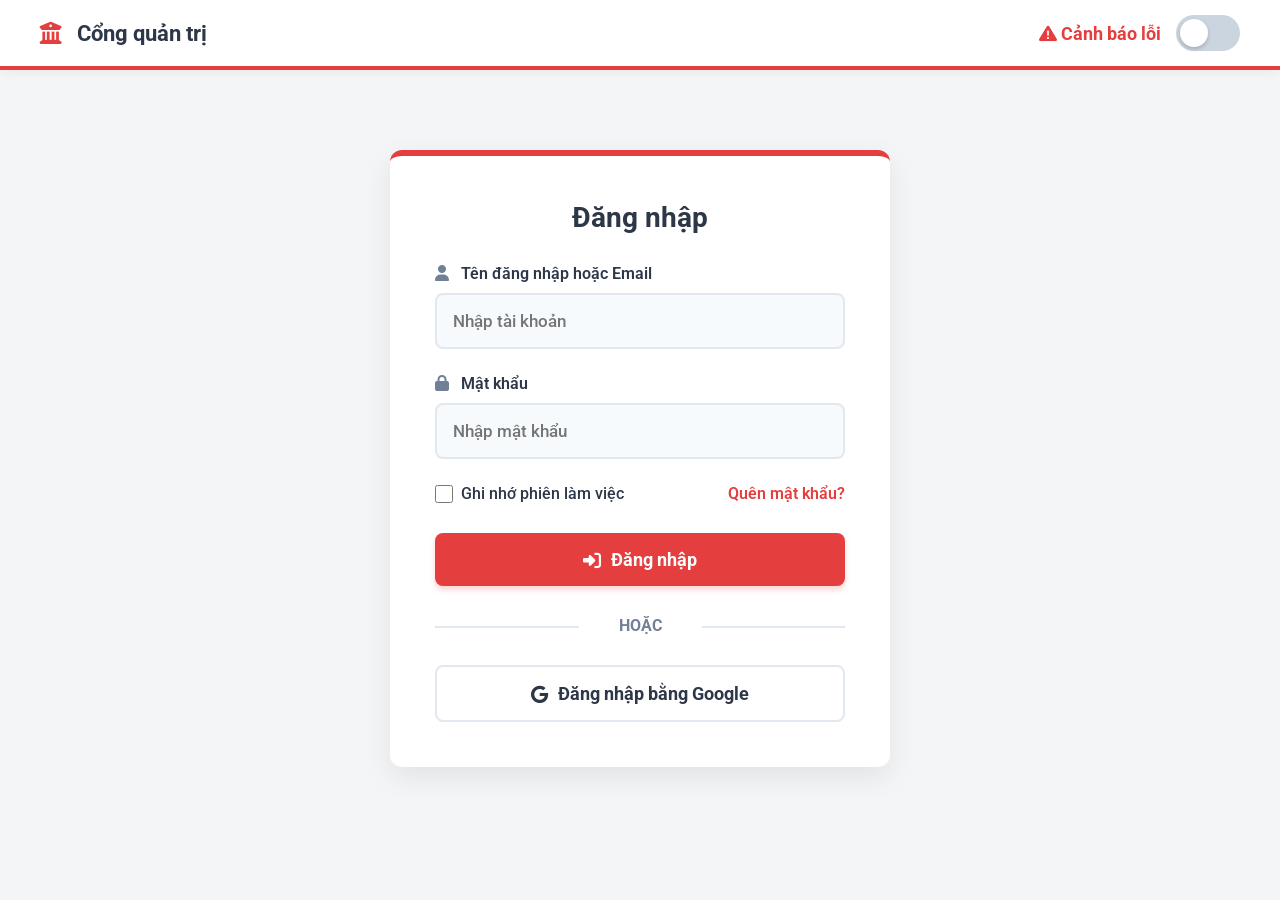
==== commit 574c94bb: "Update final" ====
--- a/frontend/index.html
+++ b/frontend/index.html
@@ -3,7 +3,7 @@
   <head>
     <meta charset="UTF-8" />
     <meta name="viewport" content="width=device-width, initial-scale=1.0" />
-    <title>Hệ Thống Xác Thực Đa Lớp</title>
+    <title>Đăng nhập hệ thống</title>
     <link rel="stylesheet" href="vendor/fontawesome/css/all.min.css" />
     <link
       href="https://fonts.googleapis.com/css2?family=Roboto:wght@400;500;700&display=swap"
@@ -13,12 +13,10 @@
   </head>
   <body class="theme-vulnerable">
     <div class="top-bar">
-      <div class="brand">
-        <i class="fas fa-shield-alt"></i> Quản Trị Trung Tâm
-      </div>
+      <div class="brand"><i class="fas fa-university"></i> Cổng quản trị</div>
       <div class="switch-container">
         <span id="modeLabel"
-          ><i class="fas fa-exclamation-triangle"></i> Cảnh Báo</span
+          ><i class="fas fa-exclamation-triangle"></i> Cảnh báo</span
         >
         <label class="switch">
           <input type="checkbox" id="modeToggle" />
@@ -29,14 +27,14 @@
 
     <div class="container fade-in">
       <div id="loginSection">
-        <h2>Đăng Nhập Hệ Thống</h2>
+        <h2>Đăng nhập</h2>
         <form id="loginForm">
           <div class="input-group">
-            <label><i class="fas fa-user"></i> Tên đăng nhập / Email</label>
+            <label><i class="fas fa-user"></i> Tên đăng nhập hoặc Email</label>
             <input
               type="text"
               id="username"
-              placeholder="Nhập tài khoản của bạn..."
+              placeholder="Nhập tài khoản"
               required
             />
           </div>
@@ -45,13 +43,13 @@
             <input
               type="password"
               id="password"
-              placeholder="Nhập mật khẩu..."
+              placeholder="Nhập mật khẩu"
               required
             />
           </div>
           <div class="options-group">
             <label class="checkbox-label">
-              <input type="checkbox" id="rememberMe" /> Ghi nhớ phiên
+              <input type="checkbox" id="rememberMe" /> Ghi nhớ phiên làm việc
             </label>
             <a href="#" id="showForgotBtn" class="link-btn">Quên mật khẩu?</a>
           </div>
@@ -59,19 +57,16 @@
             <i class="fas fa-sign-in-alt"></i> Đăng nhập
           </button>
 
-          <div class="divider"><span>HOẶC TÍCH HỢP</span></div>
+          <div class="divider"><span>HOẶC</span></div>
           <button type="button" class="btn-outline" id="ssoBtn">
-            <i class="fab fa-google"></i> Tiếp tục với Google (SSO)
+            <i class="fab fa-google"></i> Đăng nhập bằng Google
           </button>
         </form>
       </div>
 
       <div id="mfaSection" class="hidden">
-        <h2>Xác Minh Bảo Mật (MFA)</h2>
-        <p class="subtitle">
-          Tài khoản của bạn được bảo vệ 2 lớp.<br />Vui lòng nhập mã từ ứng dụng
-          Authenticator.
-        </p>
+        <h2>Xác minh bảo mật</h2>
+        <p class="subtitle">Vui lòng nhập mã từ ứng dụng Authenticator</p>
         <form id="mfaForm">
           <div class="input-group">
             <input
@@ -90,35 +85,36 @@
             />
           </div>
           <button type="submit" class="btn-primary" id="mfaBtn">
-            <i class="fas fa-check-circle"></i> Xác nhận mã OTP
+            <i class="fas fa-check-circle"></i> Xác nhận mã
           </button>
           <button type="button" class="btn-text mt-20" id="backToLoginFromMfa">
-            <i class="fas fa-arrow-left"></i> Quay lại đăng nhập
+            <i class="fas fa-arrow-left"></i> Quay lại
           </button>
         </form>
       </div>
 
       <div id="forgotSection" class="hidden">
-        <h2>Khôi Phục Mật Khẩu</h2>
+        <h2>Khôi phục mật khẩu</h2>
         <p class="subtitle">
-          Nhập Tên đăng nhập hoặc Email để nhận liên kết đặt lại mật khẩu an
-          toàn.
+          Nhập thông tin để nhận liên kết đặt lại mật khẩu an toàn
         </p>
         <form id="forgotForm">
           <div class="input-group">
-            <label><i class="fas fa-envelope"></i> Định danh tài khoản</label>
+            <label
+              ><i class="fas fa-envelope"></i> Tài khoản cần khôi phục</label
+            >
             <input
               type="text"
               id="forgotUsername"
-              placeholder="Nhập định danh..."
+              placeholder="Nhập tên đăng nhập hoặc email"
               required
             />
           </div>
           <button type="submit" class="btn-primary" id="sendResetBtn">
-            <i class="fas fa-paper-plane"></i> Gửi liên kết
+            <i class="fas fa-paper-plane"></i> Gửi yêu cầu
           </button>
           <button type="button" class="btn-text mt-20" id="backToLoginBtn">
-            <i class="fas fa-arrow-left"></i> Trở về
+            <i class="fas fa-arrow-left"></i> Quay lại đăng nhập
           </button>
         </form>
       </div>
--- a/frontend/css/style.css
+++ b/frontend/css/style.css
@@ -4,15 +4,13 @@
   --text-dark: #2d3748;
   --text-muted: #718096;
   --border-color: #e2e8f0;
-
-  /* Biến Động (Đỏ cho Lỗi - Xanh cho An Toàn) */
   --accent-color: #e53e3e;
   --accent-hover: #c53030;
   --accent-light: #fed7d7;
 }
 
 body.theme-secure {
-  --accent-color: #059669; /* Xanh Swagger UI */
+  --accent-color: #059669;
   --accent-hover: #047857;
   --accent-light: #d1fae5;
 }
@@ -23,7 +21,6 @@
   padding: 0;
   font-family: "Roboto", "Segoe UI", sans-serif;
 }
-
 body {
   background-color: var(--bg-main);
   color: var(--text-dark);
@@ -34,7 +31,6 @@
   transition: background-color 0.3s;
 }
 
-/* --- ANIMATIONS --- */
 .fade-in {
   animation: fadeIn 0.4s ease-out forwards;
 }
@@ -62,7 +58,7 @@
   }
 }
 
-/* --- TOP BAR --- */
+/* TOP BAR */
 .top-bar {
   background: var(--bg-card);
   padding: 15px 40px;
@@ -91,8 +87,6 @@
   color: var(--accent-color);
   font-size: 18px;
 }
-
-/* --- NÚT GẠT --- */
 .switch {
   position: relative;
   display: inline-block;
@@ -134,7 +128,7 @@
   transform: translateX(28px);
 }
 
-/* --- CONTAINER (FORM ĐĂNG NHẬP) --- */
+/* FORMS LOGIN */
 .container {
   background: var(--bg-card);
   width: 100%;
@@ -159,7 +153,6 @@
   margin-bottom: 25px;
   font-size: 16px;
 }
-
 .input-group {
   margin-bottom: 25px;
 }
@@ -192,7 +185,6 @@
   box-shadow: 0 0 0 4px var(--accent-light);
   background-color: #fff;
 }
-
 .options-group {
   display: flex;
   justify-content: space-between;
@@ -224,7 +216,7 @@
   text-decoration: underline;
 }
 
-/* --- BUTTONS --- */
+/* BUTTONS */
 button {
   width: 100%;
   padding: 16px;
@@ -300,14 +292,14 @@
 .divider::after {
   right: 0;
 }
-.mt-10 {
+.mt-15 {
   margin-top: 15px;
 }
 .mt-20 {
   margin-top: 25px;
 }
 
-/* THÔNG BÁO */
+/* TIỆN ÍCH CHUNG */
 .message {
   margin-top: 25px;
   padding: 18px;
@@ -339,24 +331,23 @@
   background: #d1fae5;
   color: #065f46;
 }
-
-/* --- DASHBOARD LAYOUT --- */
+.badge.admin {
+  background: #fef08a;
+  color: #854d0e;
+  font-weight: bold;
+}
+
+/* ====================================================
+   KIẾN TRÚC DASHBOARD PHÂN QUYỀN RBAC
+==================================================== */
 .dashboard-layout {
   display: block;
 }
 .dashboard-container {
-  display: flex;
-  gap: 40px;
   padding: 40px;
-  max-width: 1500px;
+  max-width: 1400px;
   margin: 0 auto;
-  align-items: flex-start;
-}
-.main-content {
-  flex: 1;
-  display: flex;
-  flex-direction: column;
-  gap: 35px;
+  width: 100%;
 }
 .info-card,
 .action-card {
@@ -375,74 +366,143 @@
   padding-bottom: 10px;
 }
 
-/* BẢNG GIÁM SÁT KỸ THUẬT (SÁNG SỦA, TO RÕ) */
+/* THỐNG KÊ ADMIN */
+.admin-grid {
+  display: grid;
+  grid-template-columns: repeat(3, 1fr);
+  gap: 25px;
+  margin-bottom: 30px;
+}
+.stat-card {
+  background: var(--bg-card);
+  padding: 25px;
+  border-radius: 12px;
+  display: flex;
+  align-items: center;
+  gap: 20px;
+  box-shadow: 0 4px 15px rgba(0, 0, 0, 0.05);
+  border: 1px solid var(--border-color);
+  border-top: 4px solid var(--accent-color);
+  transition: border-color 0.3s;
+}
+.stat-icon {
+  font-size: 45px;
+  color: #cbd5e0;
+}
+.stat-data h4 {
+  color: var(--text-muted);
+  font-size: 15px;
+  margin-bottom: 5px;
+  text-transform: uppercase;
+  font-weight: bold;
+}
+.stat-data p {
+  font-size: 30px;
+  font-weight: 800;
+  color: var(--text-dark);
+  margin: 0;
+}
+
+/* BẢNG DỮ LIỆU ADMIN */
+.table-responsive {
+  overflow-x: auto;
+}
+.admin-table {
+  width: 100%;
+  border-collapse: collapse;
+  text-align: left;
+}
+.admin-table th,
+.admin-table td {
+  padding: 16px;
+  border-bottom: 1px solid var(--border-color);
+  font-size: 16px;
+}
+.admin-table th {
+  background: #f8fafc;
+  font-weight: bold;
+  color: var(--text-dark);
+  text-transform: uppercase;
+  letter-spacing: 0.5px;
+}
+.admin-table tr:hover {
+  background: #f1f5f9;
+}
+.btn-action {
+  width: auto;
+  padding: 8px 12px;
+  font-size: 14px;
+  border-radius: 6px;
+  background: #e2e8f0;
+  color: #4a5568;
+  border: none;
+  cursor: pointer;
+  display: inline-block;
+}
+.btn-action.lock {
+  background: #fee2e2;
+  color: #c53030;
+}
+
+/* BẢNG DEBUG ẨN  */
 .inspector-panel {
-  width: 500px;
+  position: fixed;
+  right: 30px;
+  top: 100px;
+  z-index: 999;
+  height: 80vh;
+  width: 450px;
   background: #ffffff;
   color: var(--text-dark);
   border-radius: 12px;
   overflow: hidden;
-  box-shadow: 0 10px 40px rgba(0, 0, 0, 0.1);
+  box-shadow: -10px 10px 40px rgba(0, 0, 0, 0.2);
   border: 2px solid var(--accent-color);
   border-top: 8px solid var(--accent-color);
 }
 .inspector-header {
   background: #f8fafc;
-  padding: 20px 25px;
+  padding: 15px 25px;
   border-bottom: 2px solid var(--border-color);
+  display: flex;
+  justify-content: space-between;
+  align-items: center;
 }
 .inspector-header h3 {
   margin: 0;
-  color: var(--text-dark);
-  font-size: 20px;
+  font-size: 18px;
   font-weight: 800;
   border: none;
+  padding: 0;
 }
 .inspector-body {
-  padding: 30px 25px;
-  max-height: 75vh;
+  padding: 25px;
+  height: calc(100% - 60px);
   overflow-y: auto;
 }
-
 .data-group {
-  margin-bottom: 30px;
+  margin-bottom: 25px;
 }
 .data-group h4 {
-  color: var(--text-dark);
-  font-size: 16px;
-  margin-bottom: 12px;
+  font-size: 15px;
+  margin-bottom: 10px;
   font-weight: 800;
   text-transform: uppercase;
-  letter-spacing: 0.5px;
-}
-
+}
 code,
 pre {
-  font-family: "Consolas", "Courier New", monospace !important;
+  font-family: "Consolas", monospace !important;
   background: #f1f5f9;
-  padding: 18px;
+  padding: 15px;
   border-radius: 8px;
   display: block;
-  font-size: 16px;
-  color: #e53e3e; /* Đỏ cho Vuln */
+  font-size: 15px;
+  color: #e53e3e;
   border: 1px solid var(--border-color);
   font-weight: bold;
+  word-break: break-all;
 }
 body.theme-secure code,
 body.theme-secure pre {
-  color: #059669; /* Xanh cho Secure */
-}
-
-.break-text {
-  word-break: break-all;
-}
-.data-box {
-  background: #f8fafc;
-  padding: 20px;
-  border: 1px solid var(--border-color);
-  border-radius: 8px;
-  font-size: 16px;
-  overflow-x: auto;
-  font-family: monospace;
-  font-weight: bold;
-}
+  color: #059669;
+}
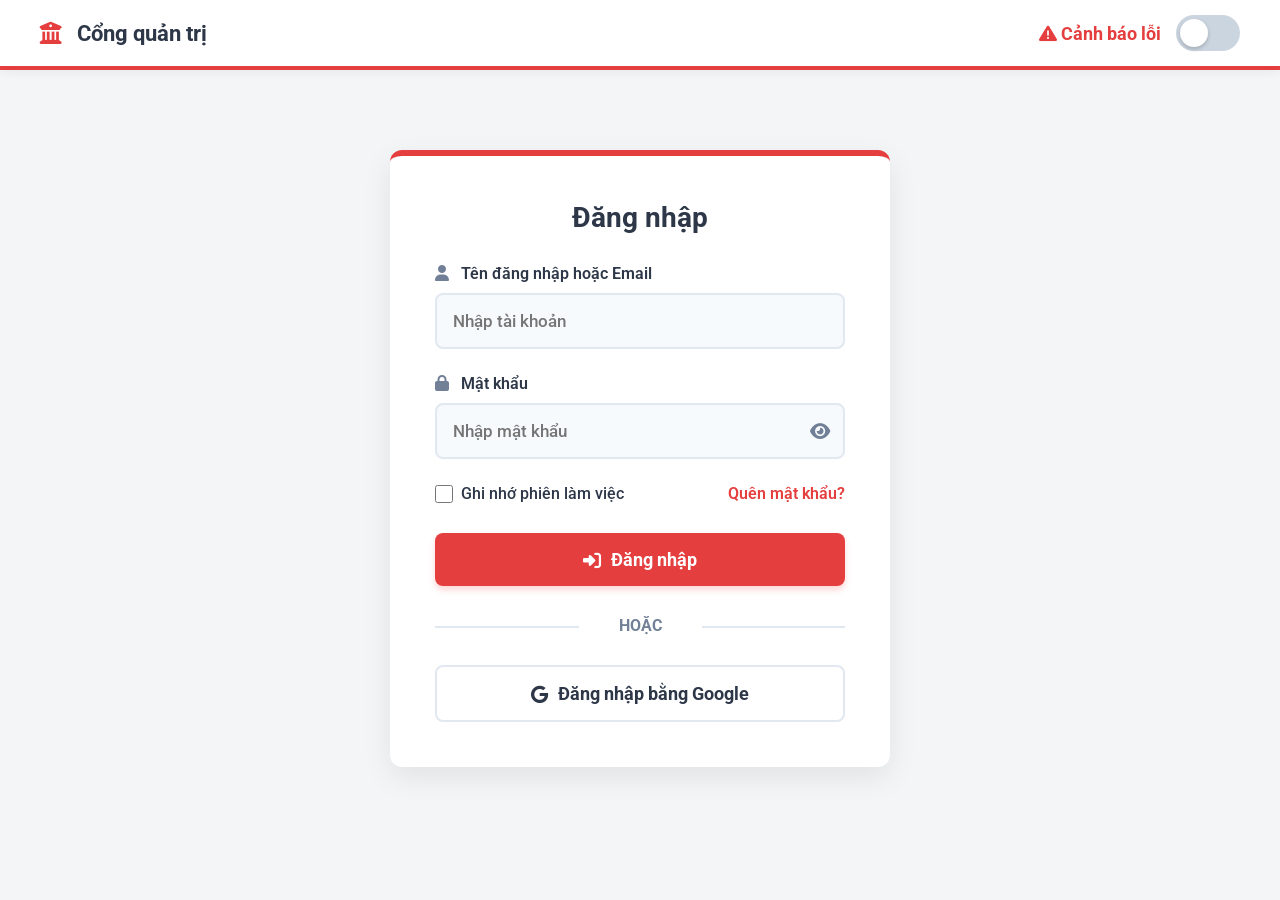
==== commit 845e9187: "update reset" ====
--- a/frontend/index.html
+++ b/frontend/index.html
@@ -40,12 +40,15 @@
           </div>
           <div class="input-group">
             <label><i class="fas fa-lock"></i> Mật khẩu</label>
-            <input
-              type="password"
-              id="password"
-              placeholder="Nhập mật khẩu"
-              required
-            />
+            <div class="password-wrapper">
+              <input
+                type="password"
+                id="password"
+                placeholder="Nhập mật khẩu"
+                required
+              />
+              <i class="fas fa-eye toggle-password" title="Hiện mật khẩu"></i>
+            </div>
           </div>
           <div class="options-group">
             <label class="checkbox-label">
--- a/frontend/css/style.css
+++ b/frontend/css/style.css
@@ -506,3 +506,25 @@
 body.theme-secure pre {
   color: #059669;
 }
+
+.password-wrapper {
+  position: relative;
+  display: block;
+}
+.password-wrapper input {
+  padding-right: 45px !important;
+}
+.toggle-password {
+  position: absolute;
+  right: 15px;
+  top: 50%;
+  transform: translateY(-50%);
+  cursor: pointer;
+  color: var(--text-muted);
+  font-size: 18px;
+  transition: color 0.2s;
+  z-index: 10;
+}
+.toggle-password:hover {
+  color: var(--accent-color);
+}
